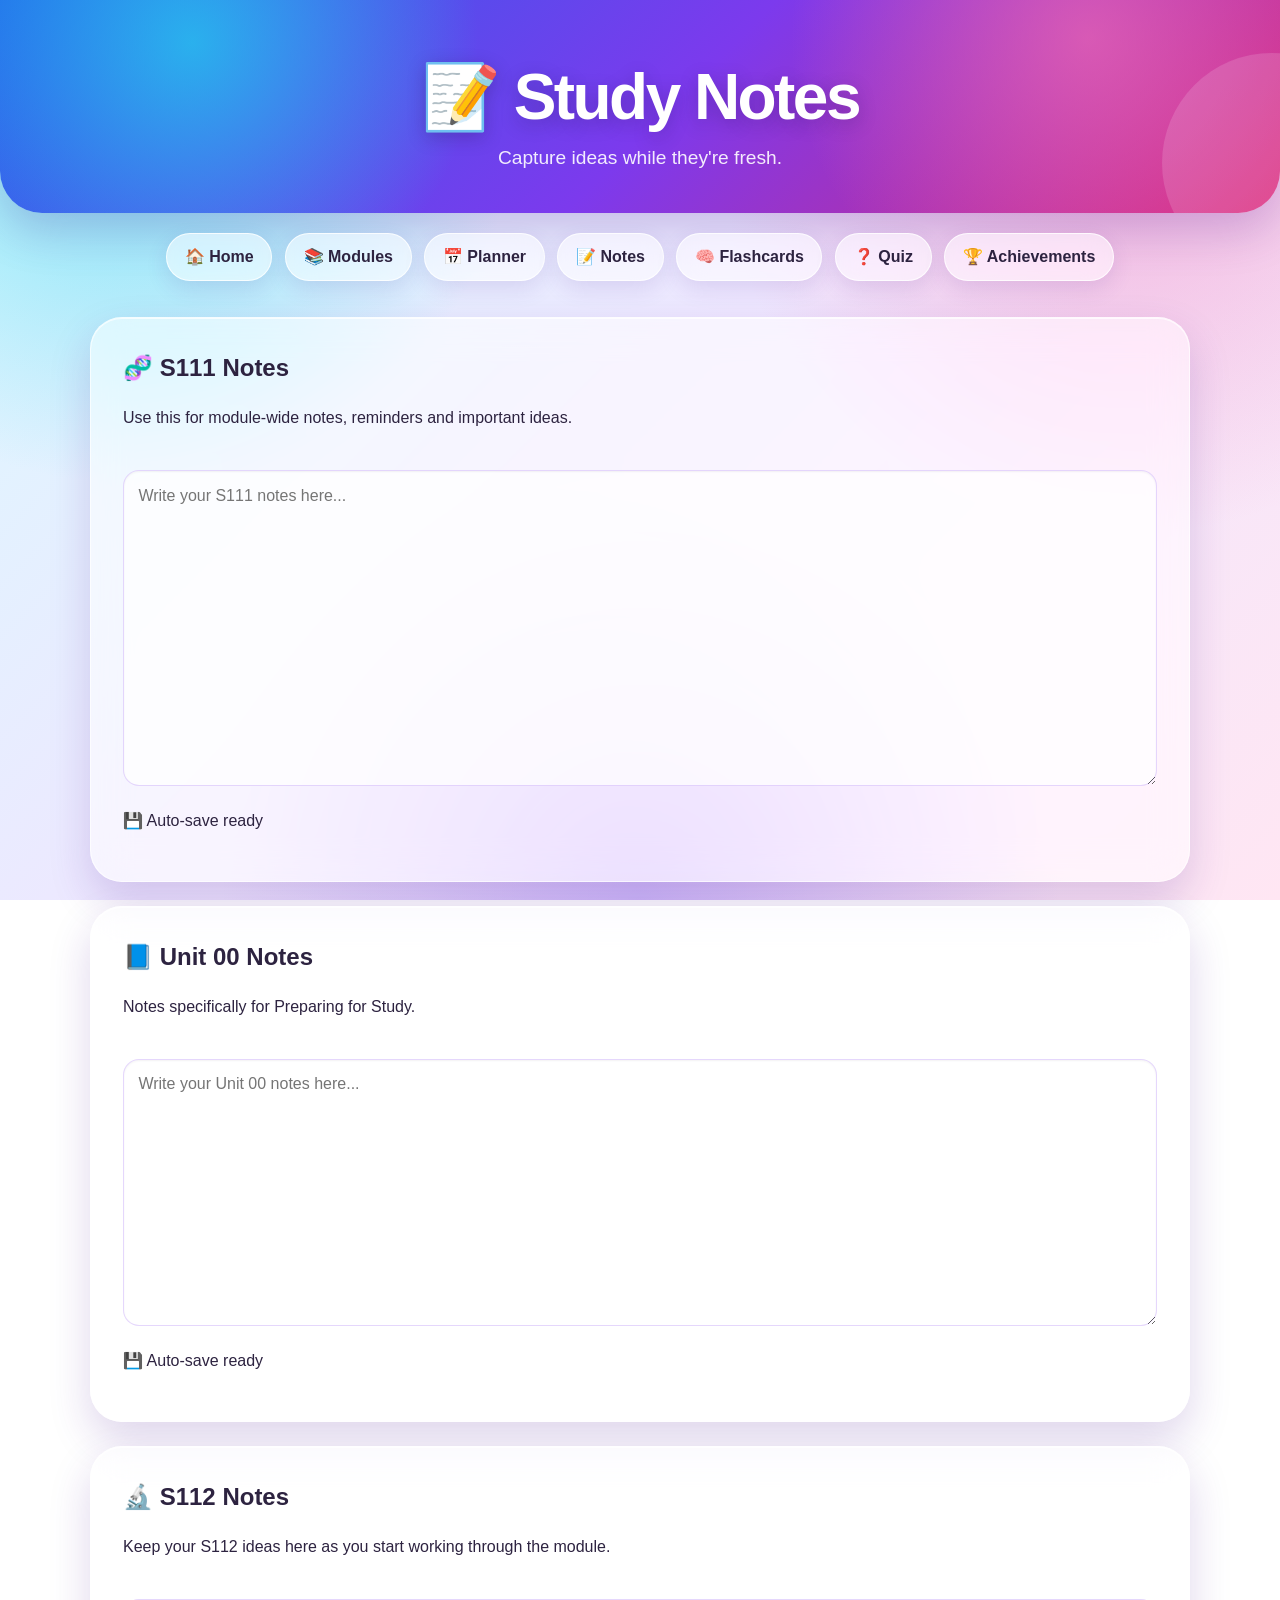
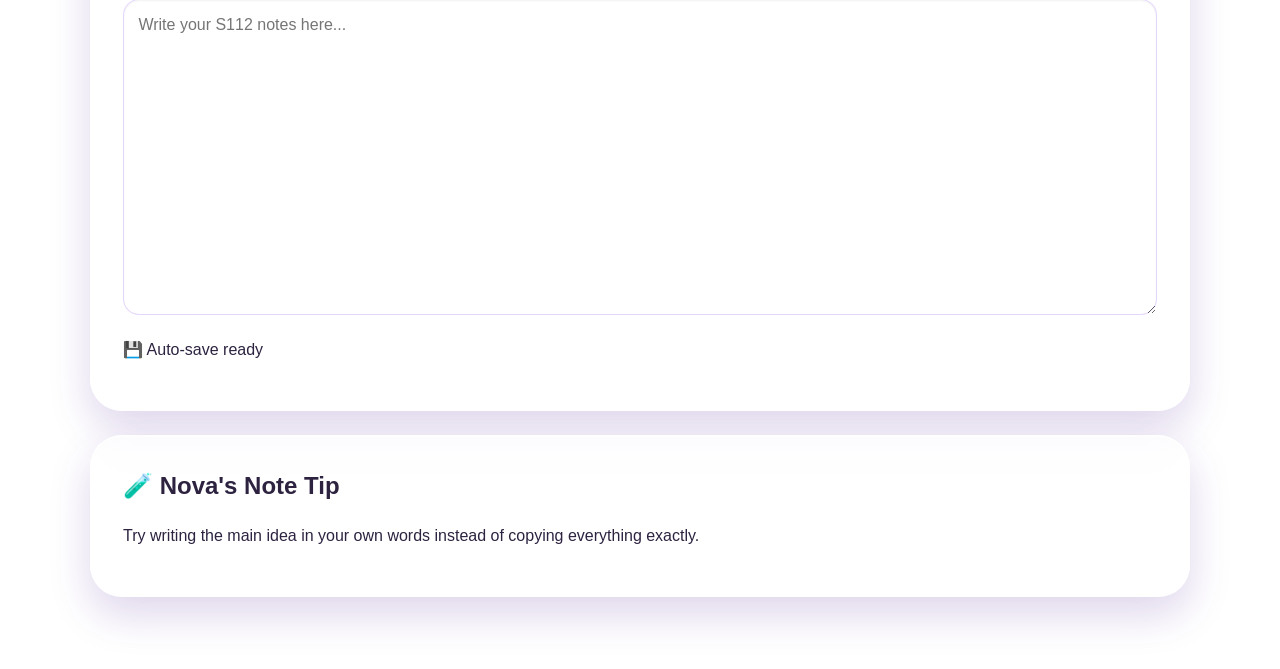
==== notes.html @ d9c61caf "Add Unit 01 lessons, flashcards and quiz" ====
<!DOCTYPE html>
<html lang="en">

<head>

<meta charset="UTF-8">
<meta name="viewport" content="width=device-width, initial-scale=1.0">

<title>📝 Notes - Science Companion</title>

<link rel="stylesheet" href="style.css">

</head>


<body>


<header class="hero">

<h1>📝 Study Notes</h1>

<p>Capture ideas while they're fresh.</p>

</header>


<nav class="navbar">

<a href="index.html">🏠 Home</a>

<a href="units.html">📚 Modules</a>

<a href="planner.html">📅 Planner</a>

<a href="notes.html">📝 Notes</a>

<a href="flashcards.html">🧠 Flashcards</a>

<a href="quiz.html">❓ Quiz</a>

<a href="achievements.html">🏆 Achievements</a>

</nav>



<main class="dashboard">


<section class="card">

<h2>🧬 S111 Notes</h2>

<p>Use this for module-wide notes, reminders and important ideas.</p>

<br>

<textarea
id="s111Notes"
placeholder="Write your S111 notes here..."
rows="12"
style="width:100%;">
</textarea>

<p id="s111SaveStatus">
💾 Auto-save ready
</p>

</section>



<section class="card">

<h2>📘 Unit 00 Notes</h2>

<p>Notes specifically for Preparing for Study.</p>

<br>

<textarea
id="unit00PageNotes"
placeholder="Write your Unit 00 notes here..."
rows="10"
style="width:100%;">
</textarea>

<p id="unit00SaveStatus">
💾 Auto-save ready
</p>

</section>



<section class="card">

<h2>🔬 S112 Notes</h2>

<p>Keep your S112 ideas here as you start working through the module.</p>

<br>

<textarea
id="s112Notes"
placeholder="Write your S112 notes here..."
rows="12"
style="width:100%;">
</textarea>

<p id="s112SaveStatus">
💾 Auto-save ready
</p>

</section>



<section class="card">

<h2>🧪 Nova's Note Tip</h2>

<p>
Try writing the main idea in your own words instead of copying everything exactly.
</p>

</section>


</main>



<script src="script.js"></script>

<script src="js/notes.js"></script>


</body>

</html>
---- style.css ----
/* =========================================================
   SCIENCE COMPANION — COMPLETE STYLESHEET
   Replace the entire contents of style.css with this file.
   ========================================================= */


/* ---------- Theme ---------- */

:root {
    --ink: #2d2340;
    --muted: #675b78;
    --white: #ffffff;

    --purple: #7c3aed;
    --purple-dark: #5b21b6;
    --blue: #2563eb;
    --cyan: #06b6d4;
    --green: #10b981;
    --yellow: #f59e0b;
    --pink: #ec4899;

    --glass: rgba(255, 255, 255, 0.34);
    --glass-strong: rgba(255, 255, 255, 0.68);
    --glass-border: rgba(255, 255, 255, 0.66);

    --shadow-soft: 0 14px 35px rgba(76, 29, 149, 0.14);
    --shadow-card: 0 18px 42px rgba(76, 29, 149, 0.18);
    --shadow-hover: 0 24px 50px rgba(76, 29, 149, 0.26);

    --radius-small: 16px;
    --radius-medium: 24px;
    --radius-large: 32px;

    --page-width: 1100px;
}


/* ---------- Reset and base ---------- */

*,
*::before,
*::after {
    box-sizing: border-box;
}

html {
    scroll-behavior: smooth;
}

body {
    min-height: 100vh;
    margin: 0;
    overflow-x: hidden;

    font-family:
        Inter,
        ui-rounded,
        "Segoe UI",
        Arial,
        sans-serif;

    color: var(--ink);
    line-height: 1.5;

    background:
        radial-gradient(
            circle at 10% 10%,
            rgba(34, 211, 238, 0.52),
            transparent 28%
        ),
        radial-gradient(
            circle at 88% 14%,
            rgba(244, 114, 182, 0.42),
            transparent 30%
        ),
        radial-gradient(
            circle at 50% 100%,
            rgba(167, 139, 250, 0.48),
            transparent 38%
        ),
        linear-gradient(
            135deg,
            #d9fbff 0%,
            #eee7ff 48%,
            #ffe6f3 100%
        );

    background-attachment: fixed;
}

img,
svg {
    display: block;
    max-width: 100%;
}

a {
    color: inherit;
}

button,
input,
textarea,
select {
    font: inherit;
}

h1,
h2,
h3,
p {
    overflow-wrap: anywhere;
}


/* ---------- Header ---------- */

.hero {
    position: relative;
    overflow: hidden;

    padding: clamp(2rem, 5vw, 4rem) 1rem 2.5rem;

    color: var(--white);
    text-align: center;

    background:
        radial-gradient(
            circle at 15% 20%,
            rgba(34, 211, 238, 0.72),
            transparent 26%
        ),
        radial-gradient(
            circle at 85% 18%,
            rgba(244, 114, 182, 0.62),
            transparent 27%
        ),
        linear-gradient(
            135deg,
            #2563eb 0%,
            #7c3aed 52%,
            #db2777 100%
        );

    border-radius: 0 0 42px 42px;

    box-shadow:
        0 18px 45px rgba(76, 29, 149, 0.22);
}

.hero::after {
    content: "";

    position: absolute;
    right: -8%;
    bottom: -60px;

    width: 220px;
    height: 220px;

    pointer-events: none;

    background: rgba(255, 255, 255, 0.14);
    border-radius: 50%;
}

.hero h1 {
    position: relative;
    z-index: 1;

    margin: 0;

    font-size: clamp(2.2rem, 6vw, 4rem);
    line-height: 1.05;
    letter-spacing: -0.04em;

    text-shadow:
        0 5px 18px rgba(35, 20, 74, 0.26);
}

.hero > p {
    position: relative;
    z-index: 1;

    max-width: 680px;
    margin: 0.8rem auto 0;

    color: rgba(255, 255, 255, 0.9);

    font-size: clamp(1rem, 2vw, 1.2rem);
}


/* ---------- Navigation ---------- */

.navbar {
    display: flex;
    flex-wrap: wrap;
    justify-content: center;
    gap: 0.8rem;

    width: min(var(--page-width), calc(100% - 2rem));
    margin: 0 auto;
    padding: 1.25rem 0;
}

.navbar a {
    display: inline-flex;
    align-items: center;
    justify-content: center;

    min-height: 44px;
    padding: 0.7rem 1.1rem;

    color: var(--ink);

    font-weight: 750;
    text-decoration: none;

    background: rgba(255, 255, 255, 0.58);

    border: 1px solid rgba(255, 255, 255, 0.8);
    border-radius: 999px;

    -webkit-backdrop-filter:
        blur(14px) saturate(135%);

    backdrop-filter:
        blur(14px) saturate(135%);

    box-shadow:
        0 8px 22px rgba(76, 29, 149, 0.12);

    transition:
        transform 180ms ease,
        background-color 180ms ease,
        box-shadow 180ms ease;
}

.navbar a:hover {
    transform: translateY(-3px);

    background: rgba(255, 255, 255, 0.82);

    box-shadow:
        0 12px 26px rgba(76, 29, 149, 0.18);
}

.navbar a[aria-current="page"],
.navbar a.active {
    color: var(--white);

    background:
        linear-gradient(
            135deg,
            var(--blue),
            var(--purple)
        );
}


/* ---------- Main layout ---------- */

main,
.dashboard,
.container {
    width: min(var(--page-width), calc(100% - 2rem));
    margin: 0 auto;
}

.dashboard,
.container {
    padding: 1rem 0 3rem;
}

section {
    scroll-margin-top: 1rem;
}


/* ---------- General glass cards ---------- */

.card {
    margin: 0 0 1.5rem;

    padding:
        clamp(1.25rem, 3vw, 2rem);

    background:
        rgba(255, 255, 255, 0.56);

    border:
        1px solid var(--glass-border);

    border-radius:
        var(--radius-large);

    -webkit-backdrop-filter:
        blur(18px) saturate(135%);

    backdrop-filter:
        blur(18px) saturate(135%);

    box-shadow:
        var(--shadow-card),
        inset 0 1px 0 rgba(255, 255, 255, 0.74);
}

.card h2,
.card h3 {
    margin-top: 0;
}


/* ---------- Nova glass welcome panel ---------- */

.nova-box {
    position: relative;
    z-index: 1;

    display: flex;
    align-items: center;

    gap:
        clamp(1rem, 3vw, 1.6rem);

    width:
        min(900px, calc(100% - 1rem));

    margin:
        1.6rem auto 0;

    padding:
        clamp(1.25rem, 3vw, 2rem);

    color: var(--ink);
    text-align: left;

    background:
        linear-gradient(
            135deg,
            rgba(255, 255, 255, 0.38),
            rgba(255, 255, 255, 0.18)
        );

    border:
        1px solid rgba(255, 255, 255, 0.68);

    border-radius:
        var(--radius-large);

    -webkit-backdrop-filter:
        blur(22px) saturate(150%);

    backdrop-filter:
        blur(22px) saturate(150%);

    box-shadow:
        0 22px 48px rgba(35, 20, 74, 0.24),
        inset 0 1px 0 rgba(255, 255, 255, 0.82);
}

.nova-box::before {
    content: "";

    position: absolute;
    inset: 0;
    z-index: -1;

    pointer-events: none;

    background:
        radial-gradient(
            circle at 15% 10%,
            rgba(255, 255, 255, 0.34),
            transparent 35%
        ),
        linear-gradient(
            135deg,
            rgba(34, 211, 238, 0.10),
            rgba(244, 114, 182, 0.08)
        );

    border-radius: inherit;
}

.nova-avatar {
    display: grid;
    place-items: center;

    flex: 0 0 96px;

    width: 96px;
    height: 96px;

    font-size: 3.5rem;
    line-height: 1;

    background:
        linear-gradient(
            145deg,
            rgba(255, 255, 255, 0.52),
            rgba(255, 255, 255, 0.18)
        );

    border:
        1px solid rgba(255, 255, 255, 0.74);

    border-radius: 50%;

    -webkit-backdrop-filter:
        blur(14px) saturate(145%);

    backdrop-filter:
        blur(14px) saturate(145%);

    box-shadow:
        0 14px 30px rgba(35, 20, 74, 0.18),
        inset 0 1px 0 rgba(255, 255, 255, 0.82);
}

.nova-message {
    min-width: 0;
}

.nova-message h3 {
    margin: 0 0 0.45rem;

    color: var(--purple-dark);

    font-size:
        clamp(1.6rem, 3vw, 2rem);

    line-height: 1.15;
}

.nova-message p {
    margin: 0;

    color: var(--ink);

    font-size:
        clamp(1rem, 2vw, 1.08rem);

    line-height: 1.6;
}

.nova-message p + p {
    margin-top: 0.55rem;
}

/* White Nova text when the box is inside the colourful hero */

.hero .nova-message h3 {
    color: #ffffff;

    text-shadow:
        0 2px 10px rgba(35, 20, 74, 0.26);
}

.hero .nova-message p {
    color: rgba(255, 255, 255, 0.94);
}


/* ---------- Dashboard tile grid ---------- */

.grid {
    display: grid;

    grid-template-columns:
        repeat(auto-fit, minmax(225px, 1fr));

    gap: 1.25rem;

    width:
        min(var(--page-width), calc(100% - 2rem));

    margin:
        1.5rem auto 3rem;
}

.tile {
    position: relative;
    isolation: isolate;
    overflow: hidden;

    display: flex;
    flex-direction: column;
    justify-content: center;

    min-height: 165px;
    padding: 1.75rem;

    color: #241b35;
    text-decoration: none;

    border:
        2px solid rgba(255, 255, 255, 0.78);

    border-radius:
        var(--radius-large);

    box-shadow:
        0 16px 30px rgba(45, 35, 64, 0.18),
        inset 0 2px 0 rgba(255, 255, 255, 0.54);

    transition:
        transform 220ms ease,
        box-shadow 220ms ease,
        filter 220ms ease;
}

.tile::before {
    content: "";

    position: absolute;
    inset: 0;
    z-index: -1;

    opacity: 0.6;
    pointer-events: none;

    background:
        radial-gradient(
            circle at 85% 5%,
            rgba(255, 255, 255, 0.7),
            transparent 34%
        );
}

.tile::after {
    content: "✦";

    position: absolute;
    right: 1.1rem;
    bottom: 0.8rem;

    color:
        rgba(255, 255, 255, 0.7);

    font-size: 1.45rem;

    transform:
        rotate(12deg);
}

.tile:hover {
    transform:
        translateY(-9px)
        scale(1.035);

    filter:
        saturate(1.12);

    box-shadow:
        var(--shadow-hover),
        inset 0 2px 0 rgba(255, 255, 255, 0.68);
}

.tile:active {
    transform:
        translateY(-3px)
        scale(1.01);
}

.tile h3 {
    margin: 0 0 0.55rem;

    font-size:
        clamp(1.35rem, 2.5vw, 1.65rem);

    line-height: 1.15;
}

.tile p {
    margin: 0;

    color:
        rgba(36, 27, 53, 0.82);

    font-size: 1rem;
    font-weight: 650;
}


/* ---------- Individual tile colours ---------- */

.unit-tile {
    background:
        linear-gradient(
            135deg,
            #7dd3fc 0%,
            #60a5fa 100%
        );
}

.s111-tile {
    background:
        linear-gradient(
            135deg,
            #86efac 0%,
            #34d399 100%
        );
}

.s112-tile {
    background:
        linear-gradient(
            135deg,
            #c4b5fd 0%,
            #a78bfa 100%
        );
}

.quiz-tile {
    background:
        linear-gradient(
            135deg,
            #fde68a 0%,
            #fbbf24 100%
        );
}

.flashcards-tile {
    color: #ffffff;

    background:
        linear-gradient(
            135deg,
            #c084fc 0%,
            #8b5cf6 100%
        );
}

.flashcards-tile p {
    color:
        rgba(255, 255, 255, 0.9);
}

.achievement-tile {
    background:
        linear-gradient(
            135deg,
            #fcd34d 0%,
            #fb923c 100%
        );
}

.planner-tile {
    background:
        linear-gradient(
            135deg,
            #f9a8d4 0%,
            #f472b6 100%
        );
}


/* ---------- Buttons and button links ---------- */

button,
.button,
.btn {
    display: inline-flex;
    align-items: center;
    justify-content: center;
    gap: 0.45rem;

    min-height: 44px;
    padding: 0.75rem 1.2rem;

    color: #ffffff;

    font-weight: 750;
    text-decoration: none;

    background:
        linear-gradient(
            135deg,
            var(--blue),
            var(--purple)
        );

    border: 0;
    border-radius: 999px;

    box-shadow:
        0 10px 22px rgba(91, 33, 182, 0.25);

    cursor: pointer;

    transition:
        transform 180ms ease,
        box-shadow 180ms ease,
        filter 180ms ease;
}

button:hover,
.button:hover,
.btn:hover {
    transform:
        translateY(-2px);

    filter:
        saturate(1.1);

    box-shadow:
        0 14px 28px rgba(91, 33, 182, 0.32);
}

button:active,
.button:active,
.btn:active {
    transform:
        translateY(0);
}

button:disabled {
    opacity: 0.55;
    cursor: not-allowed;
    transform: none;
}


/* ---------- Forms ---------- */

label {
    display: block;

    margin-bottom: 0.35rem;

    font-weight: 750;
}

input,
textarea,
select {
    width: 100%;

    padding: 0.8rem 0.9rem;

    color: var(--ink);

    background:
        rgba(255, 255, 255, 0.72);

    border:
        1px solid rgba(124, 58, 237, 0.2);

    border-radius:
        var(--radius-small);

    outline: none;

    box-shadow:
        inset 0 1px 2px rgba(45, 35, 64, 0.06);

    transition:
        border-color 160ms ease,
        box-shadow 160ms ease,
        background-color 160ms ease;
}

textarea {
    min-height: 130px;
    resize: vertical;
}

input:focus,
textarea:focus,
select:focus {
    background:
        rgba(255, 255, 255, 0.92);

    border-color:
        rgba(124, 58, 237, 0.72);

    box-shadow:
        0 0 0 4px rgba(124, 58, 237, 0.13);
}


/* ---------- Flashcards ---------- */

.flashcard {
    position: relative;

    margin: 1rem 0;
    padding: 1.4rem;

    background:
        rgba(255, 255, 255, 0.62);

    border:
        1px solid rgba(255, 255, 255, 0.82);

    border-radius:
        var(--radius-medium);

    -webkit-backdrop-filter:
        blur(16px) saturate(135%);

    backdrop-filter:
        blur(16px) saturate(135%);

    box-shadow:
        var(--shadow-soft);

    cursor: pointer;

    transition:
        transform 180ms ease,
        box-shadow 180ms ease;
}

.flashcard:hover {
    transform:
        translateY(-4px);

    box-shadow:
        var(--shadow-card);
}

.flashcard .answer {
    display: none;

    margin-top: 1rem;
    padding-top: 1rem;

    border-top:
        1px solid rgba(124, 58, 237, 0.16);
}

.flashcard.show .answer,
.flashcard.is-flipped .answer {
    display: block;
}


/* ---------- Quiz ---------- */

.quiz-container,
.question,
.quiz-question {
    margin-bottom: 1.25rem;
}

.option,
.quiz-option {
    display: block;

    width: 100%;

    margin: 0.65rem 0;
    padding: 0.9rem 1rem;

    color: var(--ink);
    text-align: left;

    background:
        rgba(255, 255, 255, 0.68);

    border:
        1px solid rgba(124, 58, 237, 0.16);

    border-radius:
        var(--radius-small);

    box-shadow:
        0 7px 18px rgba(76, 29, 149, 0.09);
}

.correct {
    background:
        rgba(134, 239, 172, 0.72);

    border-color:
        rgba(16, 185, 129, 0.52);
}

.incorrect {
    background:
        rgba(254, 202, 202, 0.78);

    border-color:
        rgba(239, 68, 68, 0.46);
}

.result,
.quiz-result {
    margin-top: 1rem;
    padding: 1rem;

    font-weight: 750;

    background:
        rgba(255, 255, 255, 0.62);

    border-radius:
        var(--radius-small);
}


/* ---------- Progress ---------- */

.progress-bar {
    width: 100%;
    height: 18px;

    overflow: hidden;

    background:
        rgba(255, 255, 255, 0.58);

    border:
        1px solid rgba(255, 255, 255, 0.74);

    border-radius: 999px;

    box-shadow:
        inset 0 2px 5px rgba(45, 35, 64, 0.12);
}

.progress-fill {
    width: 0;
    height: 100%;

    background:
        linear-gradient(
            90deg,
            var(--cyan),
            var(--green)
        );

    border-radius: inherit;

    transition:
        width 400ms ease;
}


/* ---------- Planner and achievements ---------- */

.planner-grid,
.achievement-grid,
.achievements-grid {
    display: grid;

    grid-template-columns:
        repeat(auto-fit, minmax(220px, 1fr));

    gap: 1rem;
}

.planner-card,
.study-session,
.achievement,
.achievement-card,
.badge {
    padding: 1.2rem;

    background:
        rgba(255, 255, 255, 0.6);

    border:
        1px solid rgba(255, 255, 255, 0.78);

    border-radius:
        var(--radius-medium);

    -webkit-backdrop-filter:
        blur(15px) saturate(135%);

    backdrop-filter:
        blur(15px) saturate(135%);

    box-shadow:
        var(--shadow-soft);
}

.badge,
.achievement,
.achievement-card {
    text-align: center;
}


/* ---------- Tables ---------- */

table {
    width: 100%;

    border-collapse: collapse;
    overflow: hidden;

    background:
        rgba(255, 255, 255, 0.56);

    border-radius:
        var(--radius-medium);
}

th,
td {
    padding: 0.85rem;

    text-align: left;

    border-bottom:
        1px solid rgba(124, 58, 237, 0.12);
}

th {
    color: var(--purple-dark);

    background:
        rgba(255, 255, 255, 0.45);
}


/* ---------- Accessibility ---------- */

a:focus-visible,
button:focus-visible,
input:focus-visible,
textarea:focus-visible,
select:focus-visible,
.flashcard:focus-visible {
    outline:
        3px solid rgba(6, 182, 212, 0.86);

    outline-offset: 4px;
}


/* More opaque fallback if backdrop blur is unavailable */

@supports not (
    (-webkit-backdrop-filter: blur(1px))
    or
    (backdrop-filter: blur(1px))
) {
    .navbar a,
    .card,
    .nova-box,
    .nova-avatar,
    .flashcard,
    .planner-card,
    .study-session,
    .achievement,
    .achievement-card,
    .badge {
        background:
            rgba(255, 255, 255, 0.88);
    }
}


/* ---------- Responsive layout ---------- */

@media (max-width: 700px) {
    .hero {
        border-radius:
            0 0 30px 30px;
    }

    .navbar {
        gap: 0.6rem;
    }

    .navbar a {
        flex:
            1 1 auto;
    }

    .nova-box {
        align-items: flex-start;

        width: 100%;

        border-radius:
            1.5rem;
    }

    .nova-avatar {
        flex-basis: 72px;

        width: 72px;
        height: 72px;

        font-size: 2.7rem;
    }

    .grid {
        grid-template-columns: 1fr;
    }

    .tile {
        min-height: 145px;
    }
}

@media (max-width: 480px) {
    .nova-box {
        flex-direction: column;
    }

    .nova-message {
        width: 100%;
    }

    .nova-message h3 {
        font-size: 1.55rem;
    }

    .card,
    .tile {
        border-radius: 1.4rem;
    }
}


/* ---------- Reduced motion ---------- */

@media (prefers-reduced-motion: reduce) {
    html {
        scroll-behavior: auto;
    }

    *,
    *::before,
    *::after {
        scroll-behavior: auto !important;

        transition-duration:
            0.01ms !important;

        animation-duration:
            0.01ms !important;

        animation-iteration-count:
            1 !important;
    }
}
/* ==========================================
   STUDY STREAK CARD
========================================== */

#dashboardStreak {
    font-size: 1.2rem;
    font-weight: 800;
    margin-top: 10px;
}

.card:has(#dashboardStreak) {
    background: linear-gradient(
        135deg,
        rgba(255, 247, 237, 0.88),
        rgba(254, 215, 170, 0.78)
    );

    border: 2px solid rgba(251, 146, 60, 0.35);

    box-shadow:
        0 15px 35px rgba(249, 115, 22, 0.18);
}

/* Focus Timer tile */

.focus-tile {
    background: linear-gradient(135deg, #06b6d4, #3b82f6);
    color: white;
}

/* Focus session celebration */

.focus-complete {
    animation: focusCelebration 1.2s ease;
}

@keyframes focusCelebration {

    0% {
        filter: brightness(1);
    }

    40% {
        filter: brightness(1.25);
    }

    70% {
        filter: brightness(1.1);
    }

    100% {
        filter: brightness(1);
    }
}
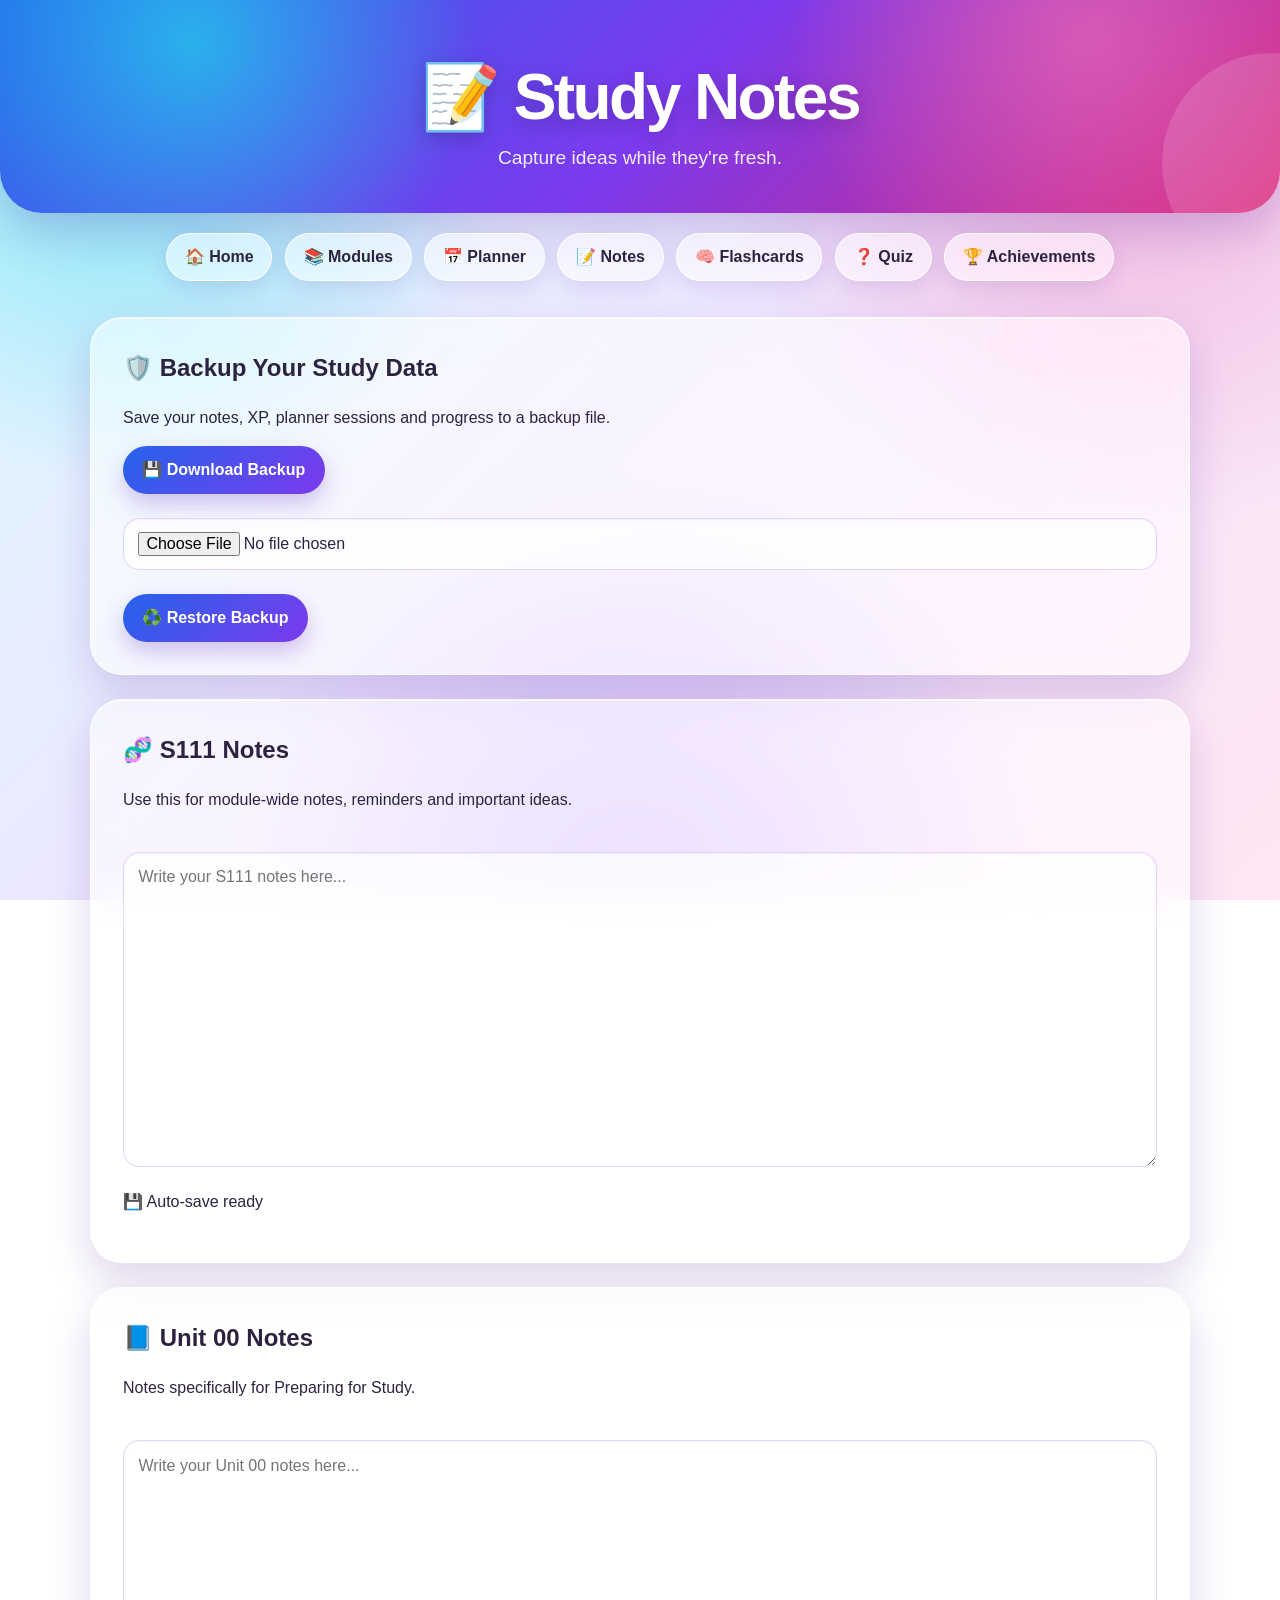
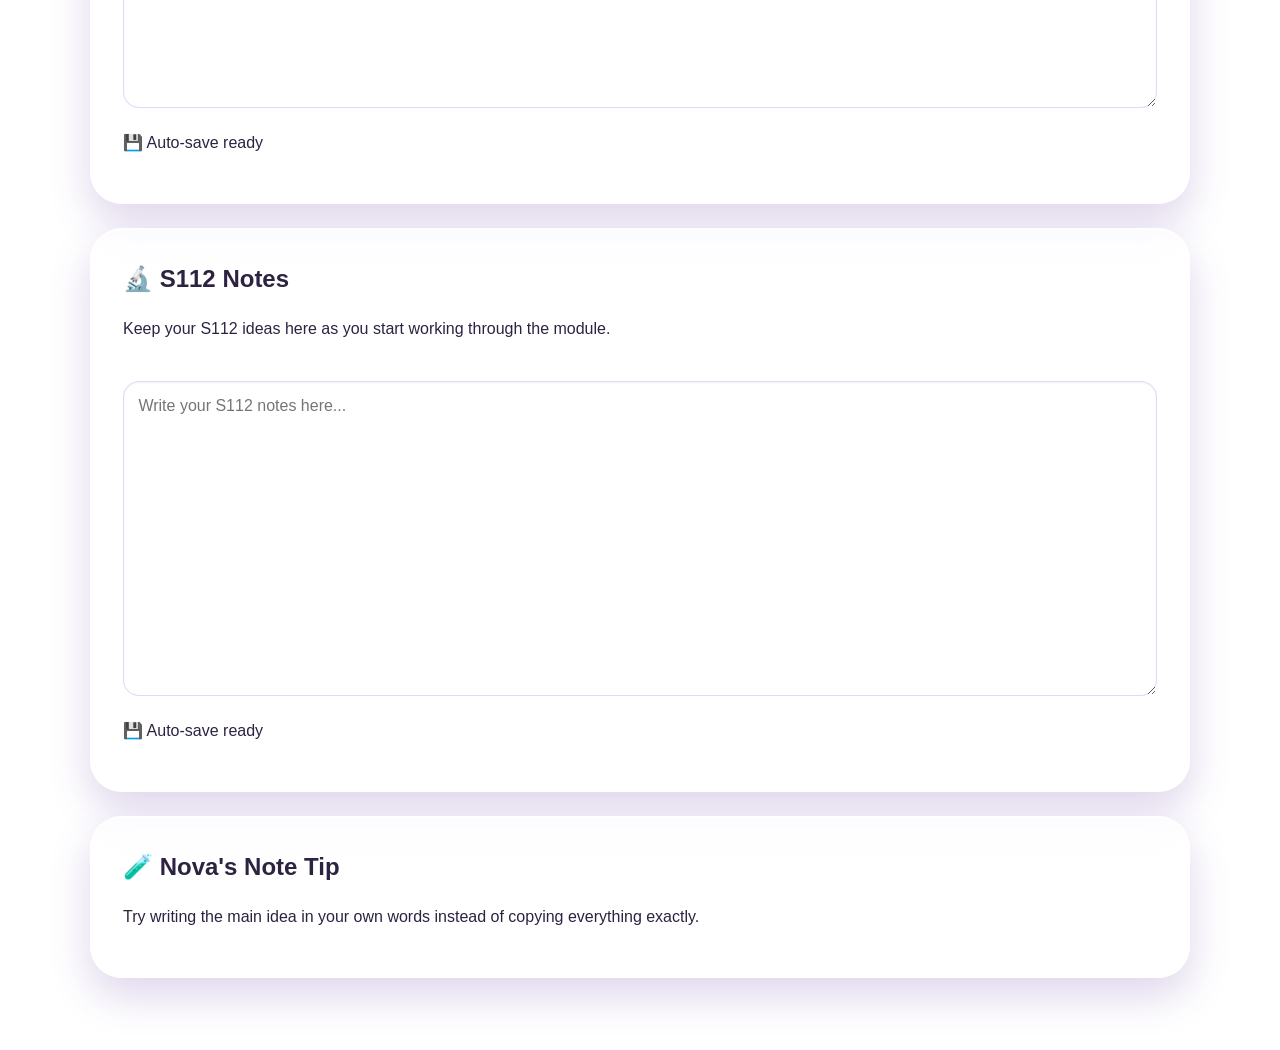
==== commit ba6a4b3d: "Add study data backup and restore" ====
--- a/notes.html
+++ b/notes.html
@@ -47,7 +47,31 @@
 
 <main class="dashboard">
 
+<section class="card">
 
+<h2>🛡️ Backup Your Study Data</h2>
+
+<p>
+Save your notes, XP, planner sessions and progress to a backup file.
+</p>
+
+<button id="backupDataButton">
+💾 Download Backup
+</button>
+<br><br>
+
+<input
+type="file"
+id="restoreDataFile"
+accept=".json"
+>
+
+<br><br>
+
+<button id="restoreDataButton">
+♻️ Restore Backup
+</button>
+</section>
 <section class="card">
 
 <h2>🧬 S111 Notes</h2>
